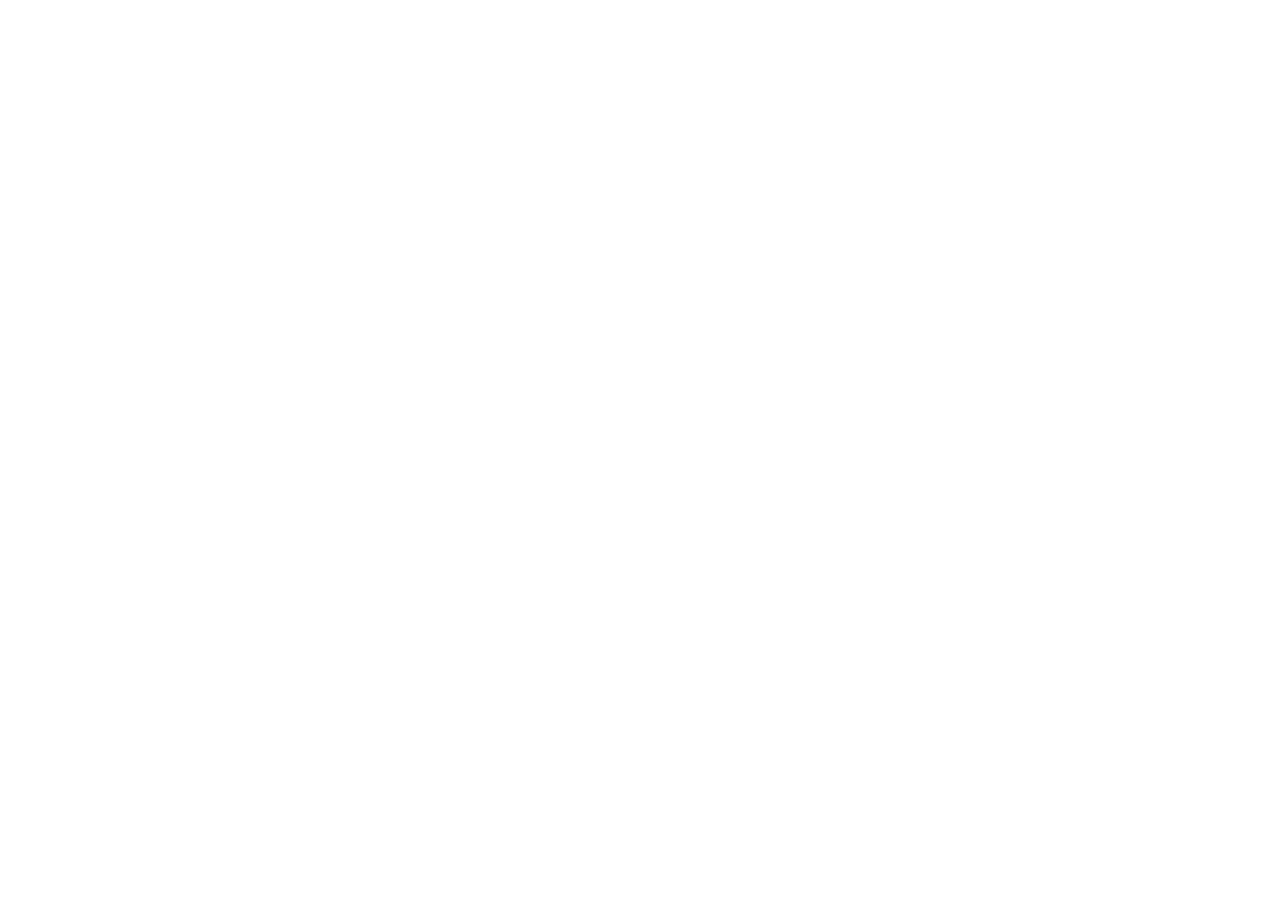
==== rslang/index.html @ 1a0e9069 "Add files via upload" ====
<!doctype html><html lang="en"><head><meta charset="utf-8"/><link rel="icon" href="/favicon.ico"/><meta name="viewport" content="width=device-width,initial-scale=1"/><meta name="theme-color" content="#000000"/><meta name="description" content="Web site created using create-react-app"/><link rel="apple-touch-icon" href="/logo192.png"/><link rel="manifest" href="/manifest.json"/><title>React App</title><link href="/static/css/2.4c97ca4f.chunk.css" rel="stylesheet"><link href="/static/css/main.3df5cea2.chunk.css" rel="stylesheet"></head><body><noscript>You need to enable JavaScript to run this app.</noscript><div id="root"></div><script>!function(e){function t(t){for(var n,i,a=t[0],c=t[1],l=t[2],s=0,p=[];s<a.length;s++)i=a[s],Object.prototype.hasOwnProperty.call(o,i)&&o[i]&&p.push(o[i][0]),o[i]=0;for(n in c)Object.prototype.hasOwnProperty.call(c,n)&&(e[n]=c[n]);for(f&&f(t);p.length;)p.shift()();return u.push.apply(u,l||[]),r()}function r(){for(var e,t=0;t<u.length;t++){for(var r=u[t],n=!0,a=1;a<r.length;a++){var c=r[a];0!==o[c]&&(n=!1)}n&&(u.splice(t--,1),e=i(i.s=r[0]))}return e}var n={},o={1:0},u=[];function i(t){if(n[t])return n[t].exports;var r=n[t]={i:t,l:!1,exports:{}};return e[t].call(r.exports,r,r.exports,i),r.l=!0,r.exports}i.e=function(e){var t=[],r=o[e];if(0!==r)if(r)t.push(r[2]);else{var n=new Promise((function(t,n){r=o[e]=[t,n]}));t.push(r[2]=n);var u,a=document.createElement("script");a.charset="utf-8",a.timeout=120,i.nc&&a.setAttribute("nonce",i.nc),a.src=function(e){return i.p+"static/js/"+({}[e]||e)+"."+{3:"018a283a"}[e]+".chunk.js"}(e);var c=new Error;u=function(t){a.onerror=a.onload=null,clearTimeout(l);var r=o[e];if(0!==r){if(r){var n=t&&("load"===t.type?"missing":t.type),u=t&&t.target&&t.target.src;c.message="Loading chunk "+e+" failed.\n("+n+": "+u+")",c.name="ChunkLoadError",c.type=n,c.request=u,r[1](c)}o[e]=void 0}};var l=setTimeout((function(){u({type:"timeout",target:a})}),12e4);a.onerror=a.onload=u,document.head.appendChild(a)}return Promise.all(t)},i.m=e,i.c=n,i.d=function(e,t,r){i.o(e,t)||Object.defineProperty(e,t,{enumerable:!0,get:r})},i.r=function(e){"undefined"!=typeof Symbol&&Symbol.toStringTag&&Object.defineProperty(e,Symbol.toStringTag,{value:"Module"}),Object.defineProperty(e,"__esModule",{value:!0})},i.t=function(e,t){if(1&t&&(e=i(e)),8&t)return e;if(4&t&&"object"==typeof e&&e&&e.__esModule)return e;var r=Object.create(null);if(i.r(r),Object.defineProperty(r,"default",{enumerable:!0,value:e}),2&t&&"string"!=typeof e)for(var n in e)i.d(r,n,function(t){return e[t]}.bind(null,n));return r},i.n=function(e){var t=e&&e.__esModule?function(){return e.default}:function(){return e};return i.d(t,"a",t),t},i.o=function(e,t){return Object.prototype.hasOwnProperty.call(e,t)},i.p="/",i.oe=function(e){throw console.error(e),e};var a=this.webpackJsonpclient=this.webpackJsonpclient||[],c=a.push.bind(a);a.push=t,a=a.slice();for(var l=0;l<a.length;l++)t(a[l]);var f=c;r()}([])</script><script src="/static/js/2.67bd31b2.chunk.js"></script><script src="/static/js/main.aae3513b.chunk.js"></script></body></html>
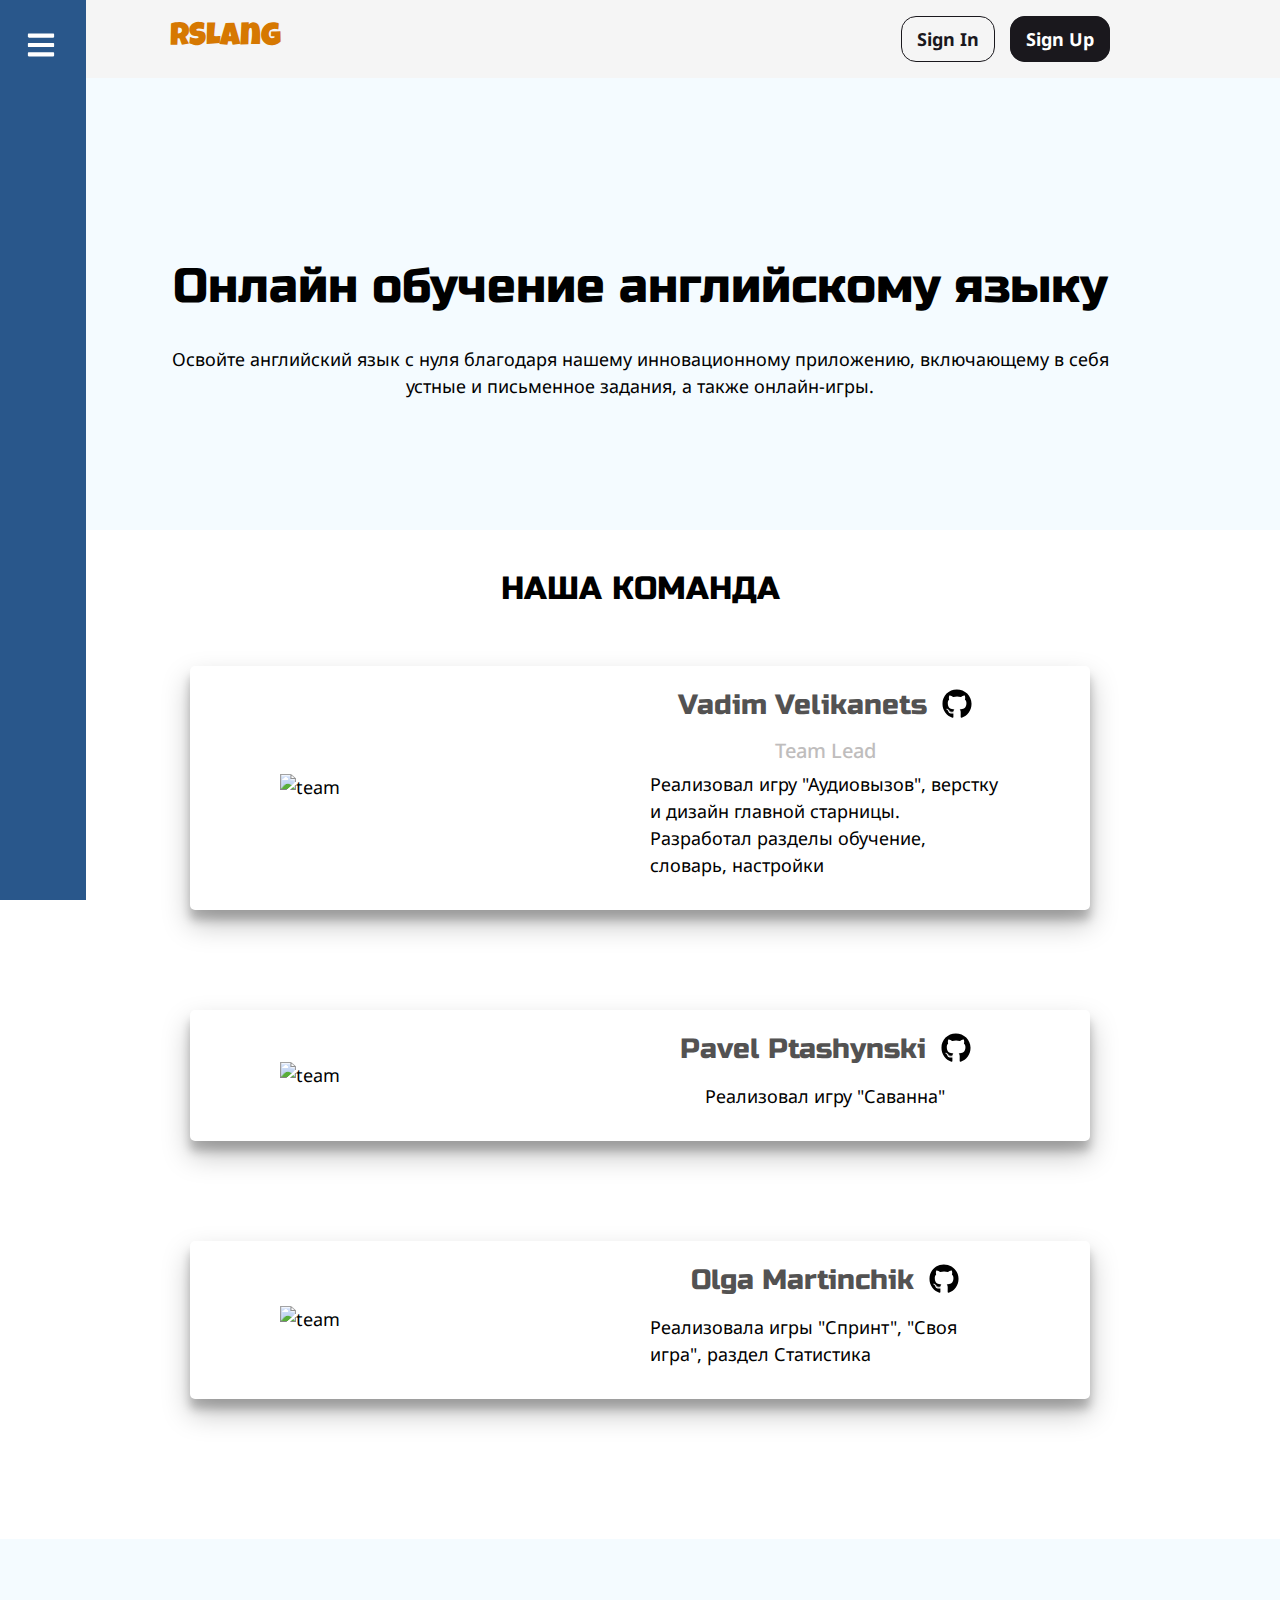
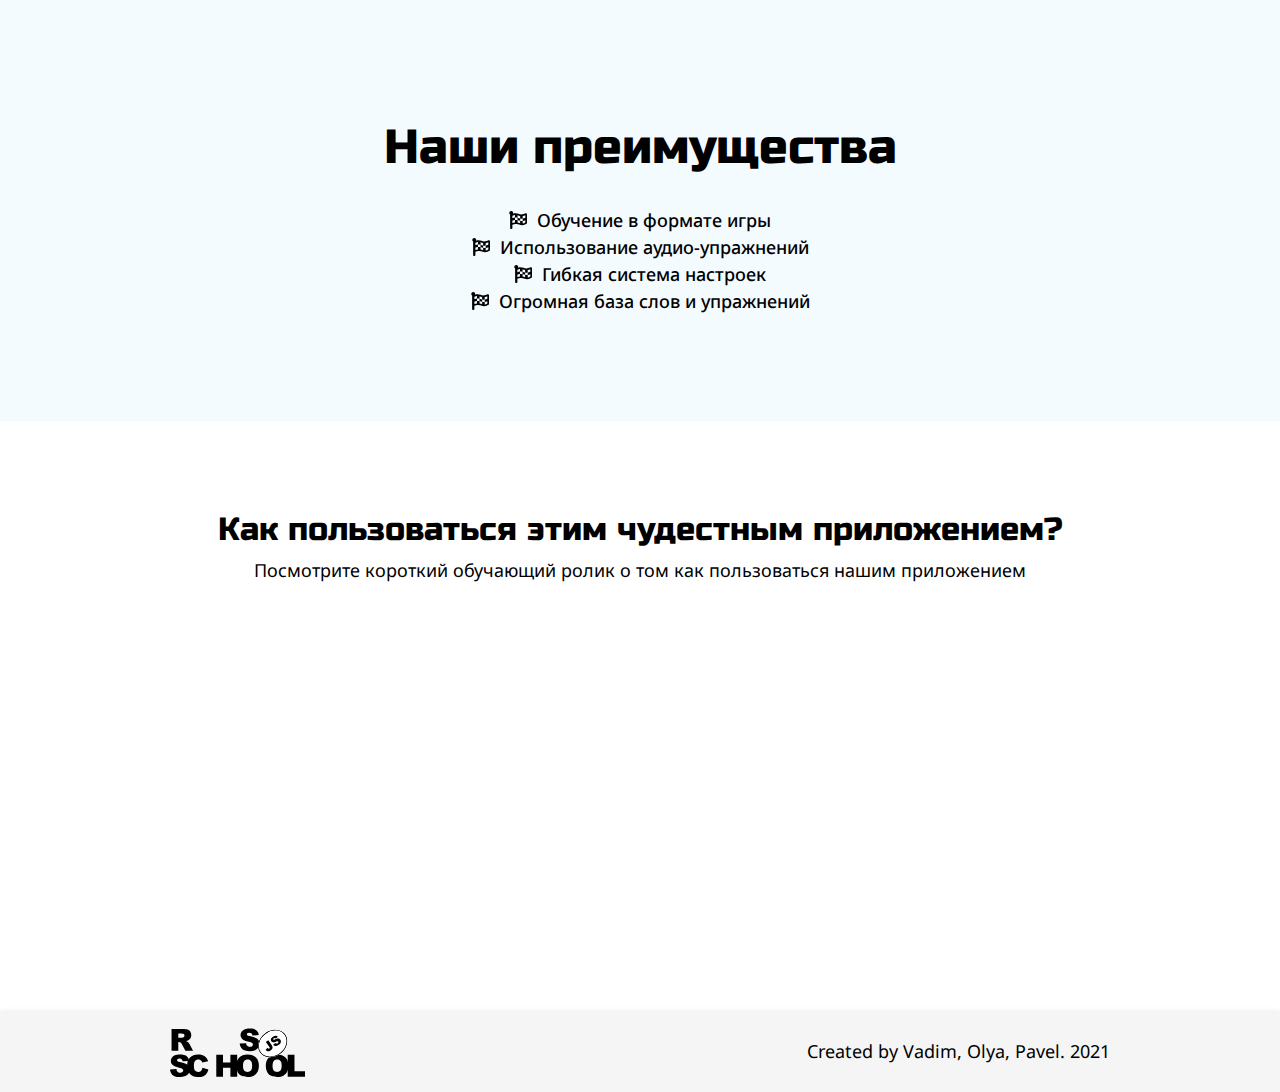
==== commit 2a4836bc: "Update index.html" ====
--- a/rslang/index.html
+++ b/rslang/index.html
@@ -1 +1 @@
-<!doctype html><html lang="en"><head><meta charset="utf-8"/><link rel="icon" href="/favicon.ico"/><meta name="viewport" content="width=device-width,initial-scale=1"/><meta name="theme-color" content="#000000"/><meta name="description" content="Web site created using create-react-app"/><link rel="apple-touch-icon" href="/logo192.png"/><link rel="manifest" href="/manifest.json"/><title>React App</title><link href="/static/css/2.4c97ca4f.chunk.css" rel="stylesheet"><link href="/static/css/main.3df5cea2.chunk.css" rel="stylesheet"></head><body><noscript>You need to enable JavaScript to run this app.</noscript><div id="root"></div><script>!function(e){function t(t){for(var n,i,a=t[0],c=t[1],l=t[2],s=0,p=[];s<a.length;s++)i=a[s],Object.prototype.hasOwnProperty.call(o,i)&&o[i]&&p.push(o[i][0]),o[i]=0;for(n in c)Object.prototype.hasOwnProperty.call(c,n)&&(e[n]=c[n]);for(f&&f(t);p.length;)p.shift()();return u.push.apply(u,l||[]),r()}function r(){for(var e,t=0;t<u.length;t++){for(var r=u[t],n=!0,a=1;a<r.length;a++){var c=r[a];0!==o[c]&&(n=!1)}n&&(u.splice(t--,1),e=i(i.s=r[0]))}return e}var n={},o={1:0},u=[];function i(t){if(n[t])return n[t].exports;var r=n[t]={i:t,l:!1,exports:{}};return e[t].call(r.exports,r,r.exports,i),r.l=!0,r.exports}i.e=function(e){var t=[],r=o[e];if(0!==r)if(r)t.push(r[2]);else{var n=new Promise((function(t,n){r=o[e]=[t,n]}));t.push(r[2]=n);var u,a=document.createElement("script");a.charset="utf-8",a.timeout=120,i.nc&&a.setAttribute("nonce",i.nc),a.src=function(e){return i.p+"static/js/"+({}[e]||e)+"."+{3:"018a283a"}[e]+".chunk.js"}(e);var c=new Error;u=function(t){a.onerror=a.onload=null,clearTimeout(l);var r=o[e];if(0!==r){if(r){var n=t&&("load"===t.type?"missing":t.type),u=t&&t.target&&t.target.src;c.message="Loading chunk "+e+" failed.\n("+n+": "+u+")",c.name="ChunkLoadError",c.type=n,c.request=u,r[1](c)}o[e]=void 0}};var l=setTimeout((function(){u({type:"timeout",target:a})}),12e4);a.onerror=a.onload=u,document.head.appendChild(a)}return Promise.all(t)},i.m=e,i.c=n,i.d=function(e,t,r){i.o(e,t)||Object.defineProperty(e,t,{enumerable:!0,get:r})},i.r=function(e){"undefined"!=typeof Symbol&&Symbol.toStringTag&&Object.defineProperty(e,Symbol.toStringTag,{value:"Module"}),Object.defineProperty(e,"__esModule",{value:!0})},i.t=function(e,t){if(1&t&&(e=i(e)),8&t)return e;if(4&t&&"object"==typeof e&&e&&e.__esModule)return e;var r=Object.create(null);if(i.r(r),Object.defineProperty(r,"default",{enumerable:!0,value:e}),2&t&&"string"!=typeof e)for(var n in e)i.d(r,n,function(t){return e[t]}.bind(null,n));return r},i.n=function(e){var t=e&&e.__esModule?function(){return e.default}:function(){return e};return i.d(t,"a",t),t},i.o=function(e,t){return Object.prototype.hasOwnProperty.call(e,t)},i.p="/",i.oe=function(e){throw console.error(e),e};var a=this.webpackJsonpclient=this.webpackJsonpclient||[],c=a.push.bind(a);a.push=t,a=a.slice();for(var l=0;l<a.length;l++)t(a[l]);var f=c;r()}([])</script><script src="/static/js/2.67bd31b2.chunk.js"></script><script src="/static/js/main.aae3513b.chunk.js"></script></body></html>+<!doctype html><html lang="en"><head><meta charset="utf-8"/><link rel="icon" href="/favicon.ico"/><meta name="viewport" content="width=device-width,initial-scale=1"/><meta name="theme-color" content="#000000"/><meta name="description" content="Web site created using create-react-app"/><link rel="apple-touch-icon" href="/logo192.png"/><link rel="manifest" href="/manifest.json"/><title>React App</title><link href="./static/css/2.4c97ca4f.chunk.css" rel="stylesheet"><link href="./static/css/main.3df5cea2.chunk.css" rel="stylesheet"></head><body><noscript>You need to enable JavaScript to run this app.</noscript><div id="root"></div><script>!function(e){function t(t){for(var n,i,a=t[0],c=t[1],l=t[2],s=0,p=[];s<a.length;s++)i=a[s],Object.prototype.hasOwnProperty.call(o,i)&&o[i]&&p.push(o[i][0]),o[i]=0;for(n in c)Object.prototype.hasOwnProperty.call(c,n)&&(e[n]=c[n]);for(f&&f(t);p.length;)p.shift()();return u.push.apply(u,l||[]),r()}function r(){for(var e,t=0;t<u.length;t++){for(var r=u[t],n=!0,a=1;a<r.length;a++){var c=r[a];0!==o[c]&&(n=!1)}n&&(u.splice(t--,1),e=i(i.s=r[0]))}return e}var n={},o={1:0},u=[];function i(t){if(n[t])return n[t].exports;var r=n[t]={i:t,l:!1,exports:{}};return e[t].call(r.exports,r,r.exports,i),r.l=!0,r.exports}i.e=function(e){var t=[],r=o[e];if(0!==r)if(r)t.push(r[2]);else{var n=new Promise((function(t,n){r=o[e]=[t,n]}));t.push(r[2]=n);var u,a=document.createElement("script");a.charset="utf-8",a.timeout=120,i.nc&&a.setAttribute("nonce",i.nc),a.src=function(e){return i.p+"static/js/"+({}[e]||e)+"."+{3:"018a283a"}[e]+".chunk.js"}(e);var c=new Error;u=function(t){a.onerror=a.onload=null,clearTimeout(l);var r=o[e];if(0!==r){if(r){var n=t&&("load"===t.type?"missing":t.type),u=t&&t.target&&t.target.src;c.message="Loading chunk "+e+" failed.\n("+n+": "+u+")",c.name="ChunkLoadError",c.type=n,c.request=u,r[1](c)}o[e]=void 0}};var l=setTimeout((function(){u({type:"timeout",target:a})}),12e4);a.onerror=a.onload=u,document.head.appendChild(a)}return Promise.all(t)},i.m=e,i.c=n,i.d=function(e,t,r){i.o(e,t)||Object.defineProperty(e,t,{enumerable:!0,get:r})},i.r=function(e){"undefined"!=typeof Symbol&&Symbol.toStringTag&&Object.defineProperty(e,Symbol.toStringTag,{value:"Module"}),Object.defineProperty(e,"__esModule",{value:!0})},i.t=function(e,t){if(1&t&&(e=i(e)),8&t)return e;if(4&t&&"object"==typeof e&&e&&e.__esModule)return e;var r=Object.create(null);if(i.r(r),Object.defineProperty(r,"default",{enumerable:!0,value:e}),2&t&&"string"!=typeof e)for(var n in e)i.d(r,n,function(t){return e[t]}.bind(null,n));return r},i.n=function(e){var t=e&&e.__esModule?function(){return e.default}:function(){return e};return i.d(t,"a",t),t},i.o=function(e,t){return Object.prototype.hasOwnProperty.call(e,t)},i.p="/",i.oe=function(e){throw console.error(e),e};var a=this.webpackJsonpclient=this.webpackJsonpclient||[],c=a.push.bind(a);a.push=t,a=a.slice();for(var l=0;l<a.length;l++)t(a[l]);var f=c;r()}([])</script><script src="./static/js/2.67bd31b2.chunk.js"></script><script src="./static/js/main.aae3513b.chunk.js"></script></body></html>
--- a/rslang/static/css/main.3df5cea2.chunk.css
+++ b/rslang/static/css/main.3df5cea2.chunk.css
@@ -0,0 +1,2 @@
+@import url(https://fonts.googleapis.com/css2?family=Luckiest+Guy&family=Noto+Sans:ital,wght@0,400;0,700;1,400&display=swap);@import url(https://fonts.googleapis.com/css2?family=Russo+One&display=swap);body{margin:0;font-family:-apple-system,BlinkMacSystemFont,"Segoe UI","Roboto","Oxygen","Ubuntu","Cantarell","Fira Sans","Droid Sans","Helvetica Neue",sans-serif;-webkit-font-smoothing:antialiased;-moz-osx-font-smoothing:grayscale}code{font-family:source-code-pro,Menlo,Monaco,Consolas,"Courier New",monospace}body{font-family:"Noto Sans",sans-serif;color:#000;font-size:18px}a:hover{text-decoration:none!important;color:#000}.container{margin:0 auto;padding:0 100px!important}a{text-decoration:none;color:#000}h1,h2,h3{font-family:"Russo One",sans-serif}h1{text-align:center;font-size:48px;margin:90px 0 30px}.flex{-webkit-justify-content:center;justify-content:center}.flex,.flex-column{display:-webkit-flex;display:flex}.flex-column{-webkit-flex-direction:column;flex-direction:column}.align-center{-webkit-align-items:center;align-items:center}.flex-between{-webkit-justify-content:space-between;justify-content:space-between}.flex-between,.flex-start{display:-webkit-flex;display:flex}.flex-start{-webkit-justify-content:flex-start;justify-content:flex-start}.flex-wrap{display:-webkit-flex;display:flex;-webkit-flex-wrap:wrap;flex-wrap:wrap}.btn{transition:all .5s ease;cursor:pointer}.btn:hover{opacity:.5}main{min-height:calc(100vh - 132px);height:100%}ul{padding-left:0}ul li{list-style:none}@media (max-width:992px){.h1,h1{font-size:2rem!important}.container{padding:0 20px!important}.info-block iframe{width:100%}}header{padding:15px 0;box-shadow:0 3px 8px rgba(0,0,0,.24);background:#f5f5f5}.header-logo{font-family:"Luckiest Guy",cursive;font-size:32px}.header-logo,.header-logo:hover{color:#d67801}.header__sign-in{color:#1a181d}.header__sign-in,.header__sign-up{border:1px solid #1a181d;padding:10px 15px;border-radius:15px;font-weight:700}.header__sign-up{color:#fff;background:#1a181d;margin-left:15px}.header__sign-in,.header__sign-up{position:relative;transition:all .4s ease}.header__sign-in:hover,.header__sign-up:hover{bottom:2px}.popup{position:fixed;z-index:3;top:50%;left:50%;-webkit-transform:translate(-50%,-50%);transform:translate(-50%,-50%);background:#fff;border-radius:20px;padding:40px 20px;text-align:center;width:calc(100% - 40px);max-width:400px;box-shadow:0 4px 34px rgba(0,0,0,.05),0 .89345px 13.9222px rgba(0,0,0,.0243994),0 .266px 10.0595px rgba(0,0,0,.0155521)}.popup__title{margin-bottom:20px;font-weight:700;font-size:24px}.popup input{border-radius:10px;border:1px solid #000;background:#fff;margin-bottom:20px;padding:10px 20px}.popup .btn{padding:10px 20px;width:100%;border-radius:10px;background:#d67801;color:#fff;border:none;margin:0 auto;text-transform:uppercase;font-weight:500}.popup .btn:focus,.popup input:focus{outline:none}.popup label{font-size:12px;margin-bottom:10px}.popup-container{position:fixed;top:0;right:0;left:0;bottom:0;background-color:rgba(0,0,0,.4);z-index:2;transition:all .5s ease}.file-wrapper{position:relative}.file-wrapper input{width:100%;margin-bottom:20px;opacity:0}.file-wrapper span{position:absolute;top:0;left:0;z-index:-1;cursor:pointer;border-radius:7px;text-align:center;width:100%;background:#ffd900;padding:7px;font-weight:700}.file-name{color:#ffd900;font-weight:700;margin-bottom:15px}.btn-logout span{margin-right:10px}@media (max-width:992px){.header-logo{font-size:24px}.header__sign-in,.header__sign-up{padding:5px 10px}}footer{padding:15px 0;box-shadow:0 3px 8px rgba(0,0,0,.24);background:#f5f5f5}@media (max-width:992px){footer img{height:30px;margin-right:10px}}.head-block{background-color:#f4fbff;background-repeat:no-repeat;background-attachment:scroll,fixed;padding:90px 0;background-position:0 100%,100% 0;background-size:50% auto,50% auto;text-align:center}.head-block p{margin-bottom:40px}.btn.btn-head{background:#28c38a;color:#fff;border-radius:10px;padding:10px 25px;text-transform:uppercase}.info-block{padding:90px 0;text-align:center}.advantages span{margin-left:10px;font-weight:500}.team_container{margin:40px 0 90px;display:-webkit-flex;display:flex;-webkit-flex-direction:column;flex-direction:column;-webkit-justify-content:center;justify-content:center;-webkit-align-items:center;align-items:center;width:100%}.team_container h2{text-align:center;text-transform:uppercase}.team_container .team_card{margin:50px 0;max-width:900px;width:100%;border-radius:5px;padding:15px 10px;-webkit-flex-wrap:wrap;flex-wrap:wrap;-webkit-justify-content:space-around;justify-content:space-around;box-shadow:0 14px 28px rgba(0,0,0,.25),0 10px 10px rgba(0,0,0,.22)}.team_container .container_about,.team_container .team_card{display:-webkit-flex;display:flex;-webkit-align-items:center;align-items:center}.team_container .container_about{-webkit-flex-direction:column;flex-direction:column;-webkit-justify-content:center;justify-content:center;width:350px;margin-left:10px}.team_container .container_about h3{color:#535252}.team_container .container_about h5{color:#bfbdbd}.team_container .container_about .title{display:-webkit-flex;display:flex;-webkit-align-items:center;align-items:center;-webkit-justify-content:center;justify-content:center}.team_container .container_about .title a{font-size:30px;margin-left:15px;color:#000;margin-bottom:13px}.team_container .container_about .title a:hover{color:#d67801}.team_container .container_about .title a:after,.team_container .container_about .title a:hover:after{content:attr(data_title)}.sidebar{padding:60px 43px;max-width:280px;background:#29578b;position:fixed;min-height:calc(100vh - 132px);height:100%;z-index:3;left:0;top:0}.sidebar .svg-inline--fa{width:30px;height:30px;top:30px;position:absolute;right:30px}.sidebar *{color:#fff}.sidebar.active ul{display:block}.sidebar ul{display:none}.sidebar ul li{text-align:left;margin-bottom:15px;transition:all .5s ease;font-size:20px;font-weight:700;position:relative;left:0}.sidebar ul li .svg-inline--fa.svg-inline--fa{width:20px;height:20px;margin-right:10px;position:relative;top:inherit;right:inherit}.sidebar ul li:hover{left:10px}.sidebar ul li a:hover{color:#fff}@media (max-width:992px){.sidebar{padding:32px 43px;max-width:inherit;width:100%;min-height:inherit;height:inherit;background:#29578b;position:fixed;left:0;top:inherit;bottom:0}.sidebar .svg-inline--fa,.sidebar .svg-inline--fa.fa-w-14{top:20px;right:20px}}@media (max-width:992px){.sidebar ul li{margin-bottom:0}}.profile-page{padding-top:60px}.profile-page .profile-inner{width:100%;min-height:calc(100vh - 132px);height:100%}.games__wrapper{margin-top:60px;position:relative}.game-preview{background:#fff;border:1px solid #faf7f7;box-sizing:border-box;box-shadow:0 -2px 3px rgba(0,0,0,.06),0 18px 16px rgba(0,0,0,.05);border-radius:30px;padding:45px 25px 44px;width:220px;text-align:center;margin-right:20px;margin-bottom:20px;position:relative;transition:all .5s ease}.game-preview:hover{bottom:10px}.game-preview span{font-size:24px;font-weight:700}.game-preview .svg-inline--fa{margin:0 auto 20px;width:70px;height:70px}.game-preview svg path{fill:#063740}.mainSprint{height:100%;min-height:100vh;background-color:#0d3848;background-image:url(https://staticcdn-new.lingualeo.com/neo-static/bg-bottom.cff2e102d7fa3a58324a66feb2e75f59.svg),url("[data-uri]"),url(https://staticcdn-new.lingualeo.com/neo-static/bg-right.87e9ddb1cefaaec5ebb66d14a2e71169.svg);background-repeat:no-repeat,no-repeat,no-repeat;background-position:bottom,0 0,100% 0;background-size:100%,auto,auto;position:relative;box-sizing:border-box;width:100%}.close_btn{position:absolute;right:25px;top:25px;width:20px;height:20px;cursor:pointer;z-index:1}.close_btn svg{color:#7e919f;width:100%;height:100%;z-index:2}.close_btn svg:hover{color:#fff;z-index:2}.container-game{position:relative;display:-webkit-flex;display:flex;-webkit-align-items:center;align-items:center;-webkit-justify-content:center;justify-content:center;padding:18px 16px 52px;height:100vh}.container-game .level_container{margin-top:103px;margin-bottom:5px}.game_box{display:-webkit-flex;display:flex;-webkit-align-items:center;align-items:center;-webkit-justify-content:center;justify-content:center;width:100%;height:100%}.title_count{margin-top:20px;font-weight:400;color:#fff}.count_box{-webkit-flex-direction:column;flex-direction:column;color:#fff}.count_box,.count_num{display:-webkit-flex;display:flex;-webkit-align-items:center;align-items:center;-webkit-justify-content:center;justify-content:center}.count_num{border:2px solid #fff;width:80px;border-radius:50%;height:80px;font-size:30px}.game_container{position:relative;width:100vw;height:100%;display:-webkit-flex;display:flex;-webkit-flex-direction:column;flex-direction:column;-webkit-align-content:center;align-content:center;-webkit-justify-content:center;justify-content:center;margin:0 auto}.countdown_box{position:absolute;left:0;top:0}.parrot_container{margin:0 auto;position:relative;max-width:484px;width:100%;display:-webkit-flex;display:flex;-webkit-flex-direction:column;flex-direction:column}.sound_icon{width:23px;height:24px;background-position:0;background-repeat:no-repeat;background-size:contain;cursor:pointer;position:absolute;top:30px;right:0}.game_count{color:#fff;font-size:30px;font-weight:600;padding:0 10px 35px;margin:0 auto}.parrot_field{max-width:484px;width:100%;min-height:476px;height:100%;border:2px solid #fff;border-radius:10px;background-color:hsla(0,0%,100%,.058823529411764705);margin:0 auto;display:-webkit-flex;display:flex;-webkit-align-items:center;align-items:center;-webkit-justify-content:space-evenly;justify-content:space-evenly;-webkit-flex-direction:column;flex-direction:column;position:relative}.parrot_field svg{color:#fff;width:33px;height:33px;position:absolute;right:15px;top:15px;cursor:pointer}.parrot_field svg:hover{color:#2582e7}.parrot_field_true{border:2px solid #28c38a}.parrot_field_false{border:2px solid #ed593b}.btn_translate{transition:all .4s ease-in}.btn_translate:before{content:"";background-color:#f0f8ff;border-radius:50%;display:block;position:absolute;top:0;right:0;bottom:0;left:0;-webkit-transform:scale(.001);transform:scale(.001)}.btn_translate:focus{outline:0;color:#fff}.btn_translate:focus:before{-webkit-animation:effect_dylan .8s ease-out;animation:effect_dylan .8s ease-out}@-webkit-keyframes effect_dylan{50%{-webkit-transform:scale(1.5);transform:scale(1.5);opacity:0}99%{-webkit-transform:scale(.001);transform:scale(.001);opacity:0}to{-webkit-transform:scale(.001);transform:scale(.001);opacity:1}}@keyframes effect_dylan{50%{-webkit-transform:scale(1.5);transform:scale(1.5);opacity:0}99%{-webkit-transform:scale(.001);transform:scale(.001);opacity:0}to{-webkit-transform:scale(.001);transform:scale(.001);opacity:1}}.points{display:-webkit-flex;display:flex}.point{width:26px;height:26px;border-radius:50%;background-color:#0d3848;margin:9px}.parrots_container{display:-webkit-flex;display:flex;-webkit-flex-direction:column;flex-direction:column;position:relative}.parrots_container .branch{position:relative;bottom:18px}.parrots{display:-webkit-flex;display:flex}.english_word{font-size:36px;line-height:1;color:#fff}.english_word,.russian_word{font-weight:400;font-stretch:normal;font-style:normal;letter-spacing:normal;text-align:center}.russian_word{font-size:26px;line-height:normal;color:hsla(0,0%,100%,.6);margin-top:12px}.button_container{display:-webkit-flex;display:flex;-webkit-flex-wrap:wrap;flex-wrap:wrap;-webkit-align-items:center;align-items:center;-webkit-justify-content:center;justify-content:center}.button_container button{border:none;width:183px;height:50px;border-radius:4px;font-size:20px;font-weight:400;font-stretch:normal;font-style:normal;line-height:1.2;letter-spacing:normal;text-align:center;color:#fff;margin:9px;cursor:pointer;outline:none}.button_container button:nth-child(odd){background-color:#ed593b}.button_container button:nth-child(2n){background-color:#28c38a}.button_container button:nth-child(odd):hover{background-color:#d34d32}.button_container button:nth-child(2n):hover{background-color:#23aa78}.bonus_score{display:-webkit-inline-flex;display:inline-flex;font-size:14px;font-weight:400;font-stretch:normal;font-style:normal;line-height:normal;letter-spacing:normal;text-align:center;color:#fff;margin-top:-25px}.bonus_container{height:25px}.statistic_container{background-color:#fff;border:1px solid #fff;border-radius:10px;max-width:784px;width:100%;min-height:651px;height:100%;display:-webkit-flex;display:flex;-webkit-flex-direction:column;flex-direction:column;-webkit-justify-content:space-evenly;justify-content:space-evenly;-webkit-align-items:center;align-items:center;padding:0 15px}.game_score{font-size:34px;font-weight:300;line-height:.85;color:#37383c;text-align:center}.right_score{color:#28c38a}.mistakes_score,.right_score{font-size:12px;font-weight:700;line-height:1.33;text-transform:uppercase}.mistakes_score{color:#ed593b}.link_start_game{cursor:pointer;border-radius:4px;background-color:rgba(37,130,231,.08);text-align:center;font-size:14px;font-weight:600;line-height:1.43;color:#2582e7;padding:10px 42px;margin-top:24px}.link_start_game:hover{background-color:rgba(37,130,231,.12)}.link_finishing_game{margin-top:20px;font-size:14px;font-weight:600;line-height:1.71;text-align:center;color:#2582e7;text-decoration:underline;cursor:pointer}.link_finishing_game:hover{text-decoration:none}.answer_container{display:-webkit-flex;display:flex;-webkit-align-items:center;align-items:center;-webkit-justify-content:center;justify-content:center}.answer_btn{color:#696969;background-size:20px 18px;background-position:50%;background-repeat:no-repeat;width:32px;height:32px;cursor:pointer}.answer_btn svg{width:33px;height:33px;right:15px;top:15px;cursor:pointer}.answer_btn svg:hover{color:#2582e7}.english_answer{font-weight:600;color:#2582e7;margin-right:6px;cursor:pointer}.english_answer,.russian_answer{font-size:16px;line-height:1.25;word-break:normal;max-width:calc(50% - 54px);white-space:nowrap;overflow:hidden;text-overflow:ellipsis}.russian_answer{color:#37383c;-webkit-flex-grow:1;flex-grow:1}.score_answer{overflow-y:scroll;max-width:300px;width:100%;max-height:180px;display:-webkit-flex;display:flex;-webkit-flex-direction:column;flex-direction:column;-webkit-align-items:flex-start;align-items:flex-start}.fullScreen_btn{font-size:30px;cursor:pointer;position:absolute;right:20px;top:10px;z-index:1;color:#007bff}.fullScreen_btn svg:hover{opacity:.5}@media (max-width:992px){.fullScreen_btn{right:20px;top:10px}}.fullscreen{margin:0 auto;width:100%;background-color:#fff;height:100%;display:-webkit-flex;display:flex;-webkit-align-items:center;align-items:center;-webkit-justify-content:center;justify-content:center;position:relative}*{box-sizing:border-box}.answers{display:-webkit-flex;display:flex;-webkit-justify-content:space-between;justify-content:space-between;-webkit-flex-wrap:wrap;flex-wrap:wrap}.answers__item{margin:10px;padding:10px 20px;border-radius:5px;border:1px solid #fff;cursor:pointer;transition:all .5s ease;color:#fff}.answers__item:hover{opacity:.65}.audio-call-game{text-align:center;max-height:800px;height:100vh;background-color:#0d3848;background-image:url(https://staticcdn-new.lingualeo.com/neo-static/bg-bottom.cff2e102d7fa3a58324a66feb2e75f59.svg),url("[data-uri]"),url(https://staticcdn-new.lingualeo.com/neo-static/bg-right.87e9ddb1cefaaec5ebb66d14a2e71169.svg);background-repeat:no-repeat,no-repeat,no-repeat;background-position:bottom,0 0,100% 0;background-size:100%,auto,auto;position:relative;box-sizing:border-box;width:100%;margin:0 auto 60px}.audio-call-game svg{margin-bottom:60px}.audio-call-game svg path{fill:#fff}.sound-icon{width:50px!important;height:50px;cursor:pointer}.game-field{padding:150px 30px}.answer-block img{width:200px;height:200px;object-fit:cover;margin-bottom:30px;border-radius:50%}.answer-block span{font-weight:700;font-size:24px;color:#fff}.btn-next{margin:40px;font-weight:700;display:inline-block;border-radius:16px;padding:10px 20px;box-shadow:0 3px 8px rgba(0,0,0,.24);transition:all .5s ease}.btn-next:hover{opacity:.65;color:#fff}.audio-start{margin-top:150px;color:#fff}.audio-start span{font-size:24px}.audio-start a{margin:40px;font-weight:700;display:inline-block;border-radius:16px;padding:10px 20px;background:#29578b;color:#fff;box-shadow:0 3px 8px rgba(0,0,0,.24);transition:all .5s ease}.audio-start a:hover{opacity:.65}.game-statistic{color:#fff}@media (max-width:992px){.answers__item{width:100%}}.mainMemory{background-image:url(https://lingualeo.com/neo-static/bg-gaps.f7f20ded5a314892e8e3dcabcd3ad2a4.svg);background-size:cover;background-position:50%;width:100%;position:relative;z-index:1;display:-webkit-flex;display:flex;-webkit-flex-direction:column;flex-direction:column;-webkit-align-items:center;align-items:center;-webkit-justify-content:center;justify-content:center;height:100vh}.mainMemory .container-game{width:100%;height:100%;padding:18px 16px}.mainMemory .game_box{-webkit-flex-direction:column;flex-direction:column}.mainMemory .game_container{position:relative;width:100%}.mainMemory .game_container .countdown_box{left:20px}.start_box{-webkit-align-items:center;align-items:center;height:95vh;display:-webkit-flex;display:flex;-webkit-flex-direction:column;flex-direction:column;-webkit-justify-content:center;justify-content:center}.start_game{background:none;border:none;background:#fff;border-radius:4px;font-weight:500;font-size:20px;color:#333;text-align:center;width:280px;height:64px;text-transform:uppercase;cursor:pointer;outline:none}.start_game:hover{box-shadow:0 2px 4px 0 #333}.container_btn{padding:20px 0}.regulations{position:relative;max-width:800px;overflow:auto;text-align:center;height:100%;display:-webkit-flex;display:flex;-webkit-align-items:center;align-items:center}.regulations .regulations_container{position:relative;max-width:800px;max-height:100%;overflow:auto}.regulations .regulations_container .about_game{font-weight:400;font-size:20px;color:#fff;letter-spacing:0;line-height:40px}@media (max-width:535px){.mainMemory{height:100%}}.game_container{width:100%}.container_game_field{padding:18px 16px 52px;position:relative;width:100vw;height:100vh}.memory_container{position:relative;width:100%;height:100%;margin:0 auto;border-radius:5px}.game_container .sound_icon,.memory_container{display:-webkit-flex;display:flex;-webkit-justify-content:center;justify-content:center;-webkit-align-items:center;align-items:center}.game_container .sound_icon{top:6px;right:100px;padding:18px}.game_container .box_heart{display:-webkit-flex;display:flex;position:absolute;left:115px;top:15px}.game_container .box_heart img{height:16px;width:16px;margin-right:4px}.level_container{color:#fff;display:-webkit-flex;display:flex;-webkit-align-items:center;align-items:center;-webkit-justify-content:center;justify-content:center;margin-bottom:20px;margin-top:82px;-webkit-flex-wrap:wrap;flex-wrap:wrap}.level_container div{margin-right:10px}.level_container svg{width:45px;margin-right:10px;cursor:pointer;padding:3px}.level_container svg.active_level,.level_container svg:hover{background:#faebd7;border-radius:50%}.level_container img{margin-right:10px;cursor:pointer;padding:3px}.level_container img.active_level,.level_container img:hover{background:#faebd7;border-radius:50%}.statistic_box{height:95vh}.cards_field,.statistic_box{width:100%;display:-webkit-flex;display:flex;-webkit-align-items:center;align-items:center;-webkit-justify-content:center;justify-content:center}.cards_field{border-radius:5px;border:3px solid #ffd565;-webkit-flex-direction:column;flex-direction:column;margin:0 10px;min-height:275px;padding:5px;max-width:885px}.english_words,.russian_words{width:100%;-webkit-flex-wrap:wrap;flex-wrap:wrap}.english_words,.english_words .card_word,.russian_words,.russian_words .card_word{display:-webkit-flex;display:flex;-webkit-align-items:center;align-items:center;-webkit-justify-content:center;justify-content:center}.english_words .card_word,.russian_words .card_word{background:hsla(0,0%,100%,.2);border:2px solid #9f4a4a;margin:2px;border-radius:5px;padding:15px 0;min-width:160px;color:#fff;cursor:pointer}.english_words div.active,.english_words div:hover,.russian_words div.active,.russian_words div:hover{border:2px solid #ffd565}.english_words div.disable,.russian_words div.disable{border:2px solid #ffd565;background-color:#9f4a4a;opacity:.4;cursor:auto}.english_words div.false,.russian_words div.false{border:2px solid #ffd565;background-color:rgba(255,213,101,.4)}.russian_words{margin-top:20px}@media (max-width:577px){.english_words div,.russian_words div{min-width:132px}}.word-card{margin:30px 0;padding:20px;border-radius:10px;border:1px solid #000;text-align:center}.word-card input{padding:10px 20px;border:1px solid grey;border-radius:5px;margin-top:10px}.word-card i{color:#d67801;background-color:#d67801;padding:5px;border-radius:3px}.btn,.word-card i{display:inline-block}.btn{padding:10px 25px;border-radius:5px;font-weight:700;margin:0 10px}.btn-check{background-color:#d67801;color:#fff}.btn-answer{color:#d67801;background-color:#fff;border:1px solid #d67801}.btn-next{background:#db7cf5;color:#fff}.btn-delete{background:red;color:#fff}.btn-difficult{background:#7348bf;color:#fff}.learned-words{text-align:center;margin:30px}.learned-words,.success{font-weight:700;color:#23aa78}.error,.success{margin:10px 0}.error{color:red;font-weight:700}.education-wrapper{margin-top:40px}.education-item{color:#063740;background:#fff;border:1px solid #faf7f7;box-sizing:border-box;box-shadow:0 -2px 3px rgba(0,0,0,.06),0 18px 16px rgba(0,0,0,.05);border-radius:30px;padding:45px 25px 44px;width:220px;text-align:center;margin-right:20px;margin-bottom:20px;position:relative;transition:all .5s ease}.education-item:hover{bottom:10px}.education-item span{font-size:24px;font-weight:700}.education-item .svg-inline--fa{margin:0 auto 20px;width:70px;height:70px}.education-item svg path{fill:#063740}.education-item:hover{color:#063740}.education-page{padding:10px;margin-top:10px;border-radius:50px;color:#d67801;border:1px solid #d67801;margin-right:5px;width:45px;text-align:center;font-weight:700;transition:all .5s ease}.education-page:hover{opacity:.5;color:#d67801}.education-finish{font-size:20px}.attempts{position:absolute;top:15px;left:50px;display:-webkit-flex;display:flex;width:35px}.close-button{position:absolute;right:10px;top:10px;width:40px;height:40px;background-color:transparent;outline:none;border:none;cursor:pointer;transition:1s}.close-button:after{-webkit-transform:rotate(45deg);transform:rotate(45deg)}.close-button:after,.close-button:before{content:"";position:absolute;left:0;background-color:#ccd4dc;width:30px;height:3px}.close-button:before{-webkit-transform:rotate(-45deg);transform:rotate(-45deg)}.sound{cursor:pointer;position:absolute;top:10px;left:10px;width:40px}.words-field{display:-webkit-flex;display:flex;width:100%;max-width:768px;-webkit-justify-content:space-around;justify-content:space-around}.words-field .words-field__word{cursor:pointer;color:#fff;text-align:center;font-size:1.2em;transition:.3s;text-transform:uppercase}.words-field .words-field__word:hover{background-color:hsla(0,0%,84.3%,.2)}@media (max-width:992px){.words-field .words-field__word{font-size:.8rem}}.diamond{bottom:20px;transition:1s}.current-word,.diamond{position:absolute;margin:0 auto}.current-word{color:#fff;font-size:3em}@media (max-width:992px){.current-word{font-size:2rem}}.result{box-shadow:0 0 10px;border:1px solid #8f8f8f;border-radius:10px;background-color:#fff;width:400px;padding:10px;margin:0 auto;transition:5s}.result .result__words-list{height:200px;overflow:scroll;overflow-x:hidden}.result .result__correct{color:green;font-weight:700}.result .result__uncorrect{color:red;font-weight:700}.result .result__word{font-weight:700}h2{text-align:center}p:first-letter{text-transform:uppercase}::-webkit-scrollbar{border-radius:10px}::-webkit-scrollbar-thumb{background-color:grey;border-radius:10px}.main-screen{-webkit-justify-content:center;justify-content:center;transition:1s;background-image:url(https://staticcdn-new.lingualeo.com/neo-static/bg-all.a3994c8c91d1d5d5d10424ea1c919f70.svg);background-position-y:100%;height:100vh;max-height:800px;width:100%;background-repeat:no-repeat}.main-screen,.main-screen__main{display:-webkit-flex;display:flex;-webkit-align-items:center;align-items:center}.main-screen__main{font-family:sans-serif;width:500px;-webkit-flex-direction:column;flex-direction:column;position:absolute;top:50%;left:50%;-webkit-transform:translate(-50%,-50%);transform:translate(-50%,-50%)}.main-screen__main .main-screen__title{color:#6cffde;text-align:center;text-transform:uppercase;letter-spacing:10px;font-size:3em;font-weight:lighter}.main-screen__main .main-screen__description{color:#fff;text-align:center;font-size:1.1em;line-height:1.5em}.main-screen__main .main-screen__button{display:-webkit-flex;display:flex;-webkit-justify-content:center;justify-content:center;-webkit-align-items:center;align-items:center;text-decoration:none;cursor:pointer;outline:none;background-color:#00c49d;border-radius:10px;border:none;width:250px;height:50px;color:#fff;font-size:1.5em;transition:.2s}.main-screen__main .main-screen__button:hover{background-color:#00a586}.vocabulary li{margin-right:20px}.vocabulary li a{font-weight:700}.words-item img{border-radius:10px}.sound-icon{margin-left:20px}.selected{color:#d67801;padding-bottom:10px;border-bottom:1px solid #d67801}.settings__item{margin-top:20px;cursor:pointer}.settings__item label{margin-left:20px;font-weight:500;font-size:1.5rem}.check,.settings__item input{width:30px;height:30px}.check{position:relative;border:2px solid #d67801;border-radius:5px}.check input{position:absolute;width:30px;height:30px;left:0;top:0;opacity:0;z-index:2}.check span{position:absolute;display:none}.check span svg{width:25px;min-width:25px;height:25px}.check span svg path{fill:#d67801}.check input:checked+span{display:block}.statistics_container h2{text-transform:uppercase}.statistics_container h2,.title_statistics{text-align:center;margin-top:30px}table{margin-top:30px}table th{color:#d67801}table td,table th{padding:4px;text-align:center}table td:first-child{color:#29578b;text-align:left}table .all_answers{font-weight:600}.statistics_btn{background:none;outline:none;background:#13b881;border:2px solid #13b881;border-radius:5px;padding:5px 10px;color:#fff}.statistics_btn:hover{opacity:.5}.chart_container{margin-top:30px;padding:30px 0 60px}
+/*# sourceMappingURL=main.3df5cea2.chunk.css.map */